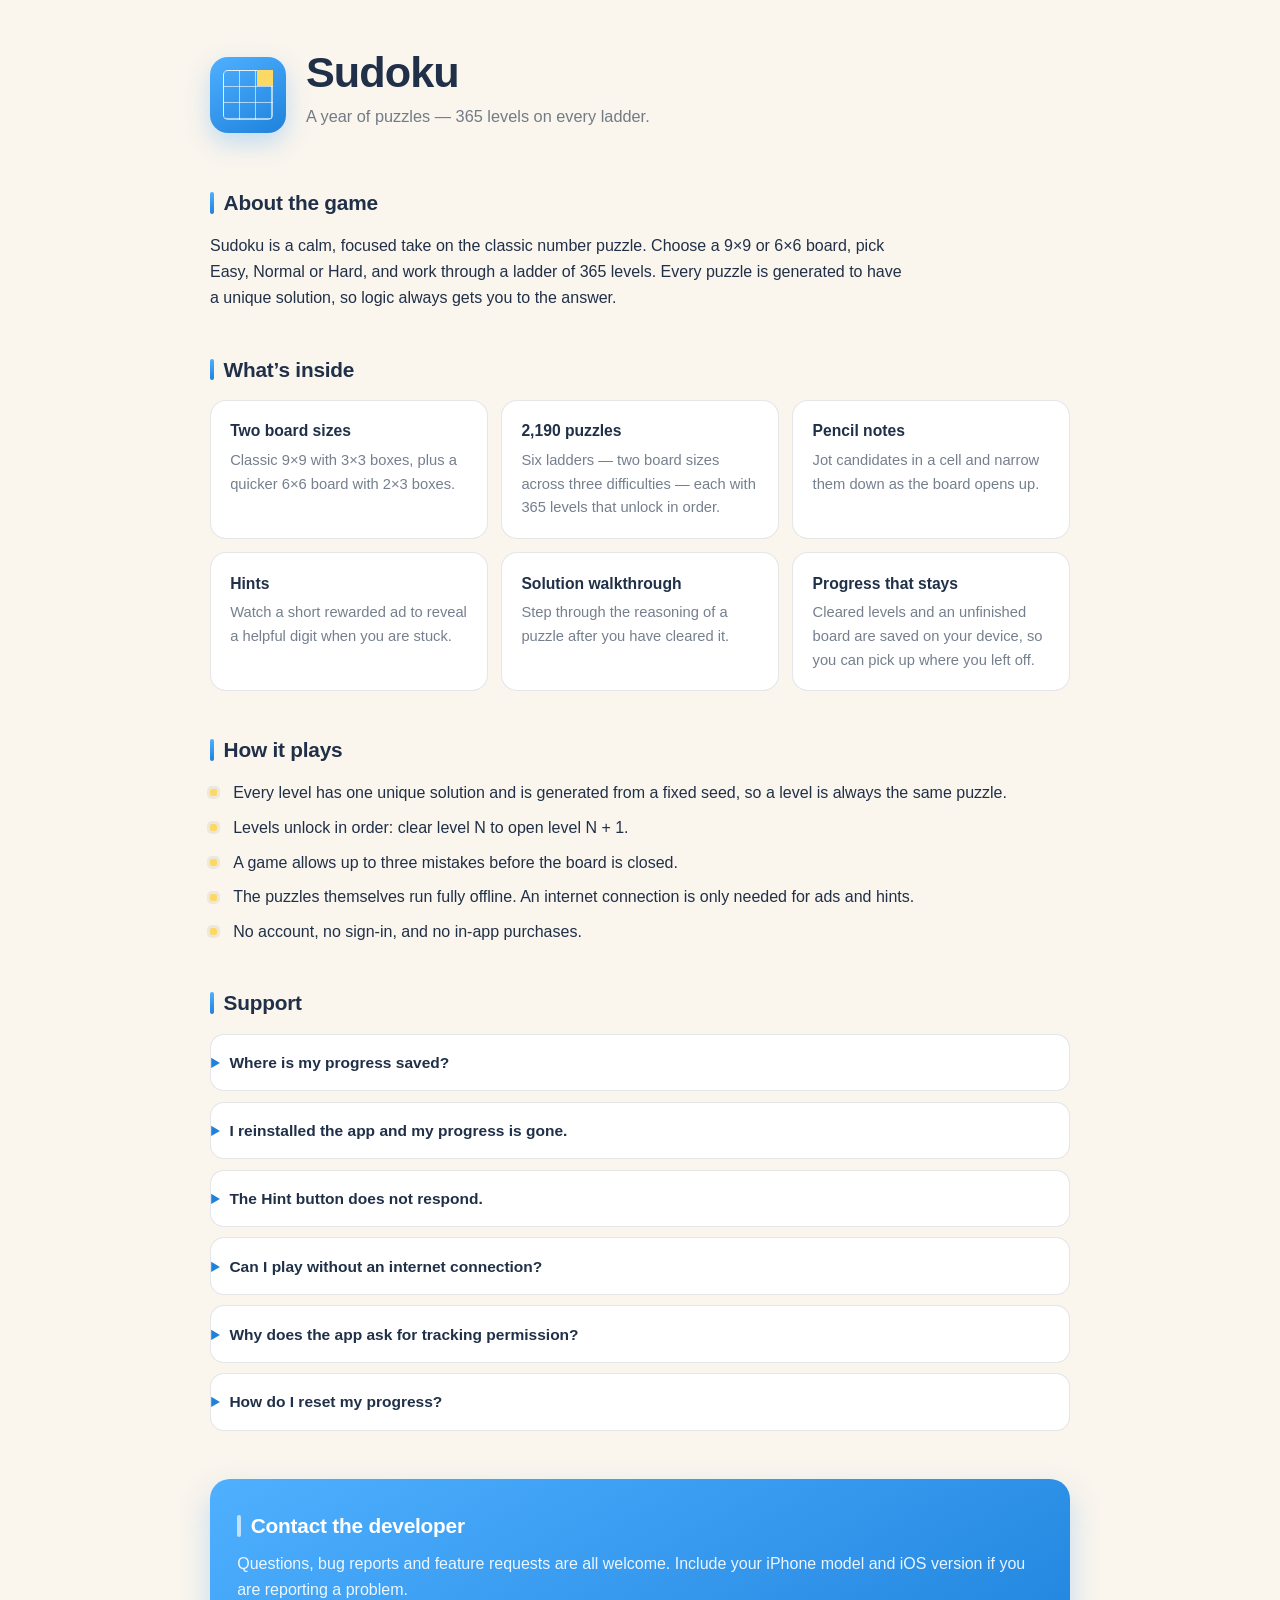
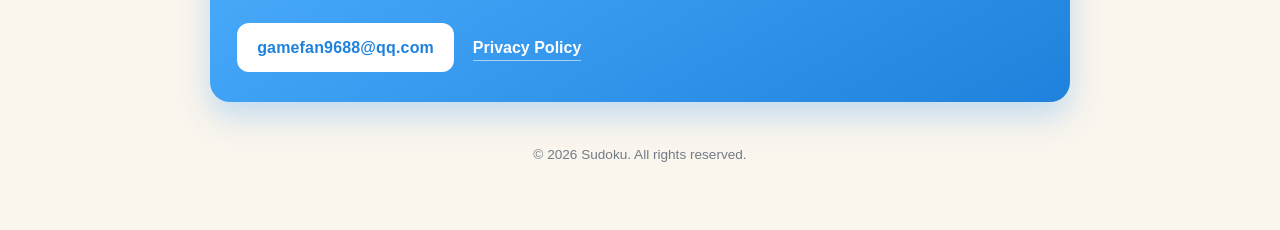
==== sudoku-info.html @ 179a7ecc "Add Sudoku support and privacy pages" ====
<!DOCTYPE html>
<html lang="en">
<head>
    <meta charset="UTF-8">
    <meta name="viewport" content="width=device-width, initial-scale=1.0">
    <meta name="description" content="Sudoku for iOS — 365 levels per ladder across 9x9 and 6x6 boards, with pencil notes, hints and solution walkthroughs. Support and contact information.">
    <title>Sudoku — App Information &amp; Support</title>
    <style>
        :root {
            --bg: #FAF5ED;
            --surface: #FFFFFF;
            --elevated: #EDE7DC;
            --board: #FFFFFF;
            --ink: #203048;
            --muted: rgba(32, 48, 72, 0.62);
            --line: rgba(32, 48, 72, 0.12);
            --accent-top: #4FB0FF;
            --accent-bottom: #1E82DC;
            --accent: #1E82DC;
            --highlight: #FCD864;
            --shadow: rgba(51, 155, 248, 0.28);
        }

        @media (prefers-color-scheme: dark) {
            :root {
                --bg: #161E2C;
                --surface: #1F2836;
                --elevated: #2A3547;
                --board: #212C3E;
                --ink: #EDE7DC;
                --muted: rgba(237, 231, 220, 0.62);
                --line: rgba(237, 231, 220, 0.14);
                --accent-top: #66B9FF;
                --accent-bottom: #2E93F2;
                --accent: #66B9FF;
                --highlight: #F2CE5E;
                --shadow: rgba(0, 0, 0, 0.4);
            }
        }

        * { margin: 0; padding: 0; box-sizing: border-box; }

        body {
            font-family: -apple-system, BlinkMacSystemFont, "SF Pro Text", "Segoe UI", Roboto, "Helvetica Neue", Arial, sans-serif;
            background: var(--bg);
            color: var(--ink);
            line-height: 1.62;
            padding: 3rem 1.25rem 4rem;
            -webkit-font-smoothing: antialiased;
        }

        .wrap { max-width: 860px; margin: 0 auto; }

        .hero {
            display: flex;
            align-items: center;
            gap: 1.25rem;
            margin-bottom: 2.75rem;
        }

        .mark {
            position: relative;
            flex: 0 0 auto;
            width: 76px;
            height: 76px;
            border-radius: 18px;
            background: linear-gradient(150deg, var(--accent-top), var(--accent-bottom));
            box-shadow: 0 10px 24px var(--shadow);
            overflow: hidden;
        }

        .mark::before {
            content: "";
            position: absolute;
            inset: 13px;
            background-image:
                linear-gradient(to right, rgba(255,255,255,0.62) 1px, transparent 1px),
                linear-gradient(to bottom, rgba(255,255,255,0.62) 1px, transparent 1px);
            background-size: 33.333% 33.333%;
            background-position: -1px -1px;
            border: 1px solid rgba(255,255,255,0.62);
            border-radius: 5px;
        }

        .mark::after {
            content: "";
            position: absolute;
            right: 13px;
            top: 13px;
            width: 16.5px;
            height: 16.5px;
            background: var(--highlight);
        }

        h1 {
            font-size: clamp(2rem, 5vw, 2.7rem);
            font-weight: 700;
            letter-spacing: -0.022em;
            line-height: 1.12;
        }

        .tagline { color: var(--muted); margin-top: 0.4rem; font-size: 1.02rem; }

        .section { margin-top: 2.6rem; }

        h2 {
            font-size: 1.3rem;
            font-weight: 650;
            letter-spacing: -0.01em;
            margin-bottom: 0.85rem;
            display: flex;
            align-items: center;
            gap: 0.6rem;
        }

        h2::before {
            content: "";
            width: 4px;
            height: 1.05em;
            border-radius: 2px;
            background: linear-gradient(to bottom, var(--accent-top), var(--accent-bottom));
        }

        .lede { max-width: 44rem; }
        p { margin-bottom: 0.8rem; }

        .grid {
            display: grid;
            grid-template-columns: repeat(auto-fit, minmax(220px, 1fr));
            gap: 0.85rem;
        }

        .card {
            background: var(--surface);
            border: 1px solid var(--line);
            border-radius: 16px;
            padding: 1.1rem 1.2rem;
        }

        .card h3 {
            font-size: 0.98rem;
            font-weight: 650;
            margin-bottom: 0.3rem;
        }

        .card p { color: var(--muted); font-size: 0.92rem; margin-bottom: 0; }

        ul.features { list-style: none; }

        ul.features li {
            position: relative;
            padding-left: 1.45rem;
            margin-bottom: 0.55rem;
        }

        ul.features li::before {
            content: "";
            position: absolute;
            left: 0;
            top: 0.58em;
            width: 7px;
            height: 7px;
            border-radius: 2px;
            background: var(--highlight);
            box-shadow: 0 0 0 3px var(--elevated);
        }

        details {
            background: var(--surface);
            border: 1px solid var(--line);
            border-radius: 14px;
            padding: 0.95rem 1.15rem;
            margin-bottom: 0.65rem;
        }

        details[open] { background: var(--surface); }

        summary {
            cursor: pointer;
            font-weight: 600;
            font-size: 0.97rem;
            list-style-position: outside;
        }

        summary::marker { color: var(--accent); }

        details p {
            margin: 0.65rem 0 0;
            color: var(--muted);
            font-size: 0.94rem;
        }

        .contact {
            margin-top: 3rem;
            padding: 1.9rem 1.7rem;
            border-radius: 20px;
            background: linear-gradient(150deg, var(--accent-top), var(--accent-bottom));
            box-shadow: 0 14px 30px var(--shadow);
            color: #FFFFFF;
        }

        .contact h2 { color: #FFFFFF; margin-bottom: 0.5rem; }

        .contact h2::before { background: rgba(255,255,255,0.65); }

        .contact p { color: rgba(255,255,255,0.9); margin-bottom: 0.4rem; }

        .mail {
            display: inline-block;
            margin-top: 0.9rem;
            padding: 0.7rem 1.25rem;
            border-radius: 12px;
            background: #FFFFFF;
            color: var(--accent-bottom);
            font-weight: 650;
            text-decoration: none;
            letter-spacing: 0.01em;
        }

        .mail:hover { background: var(--board); }

        .contact .privacy-link {
            display: inline-block;
            margin-top: 0.95rem;
            margin-left: 0.9rem;
            color: #FFFFFF;
            text-decoration: none;
            font-weight: 550;
            border-bottom: 1px solid rgba(255,255,255,0.55);
        }

        .contact .privacy-link:hover { border-bottom-color: #FFFFFF; }

        footer {
            margin-top: 2.6rem;
            text-align: center;
            color: var(--muted);
            font-size: 0.85rem;
        }

        @media (max-width: 560px) {
            body { padding: 2rem 1rem 3rem; }
            .hero { gap: 1rem; }
            .mark { width: 62px; height: 62px; border-radius: 15px; }
            .mark::before { inset: 11px; }
            .mark::after { right: 11px; top: 11px; width: 13.5px; height: 13.5px; }
            .contact { padding: 1.5rem 1.25rem; }
            .contact .privacy-link { display: block; margin-left: 0; margin-top: 0.75rem; }
        }
    </style>
</head>
<body>
    <main class="wrap">
        <header class="hero">
            <div class="mark" aria-hidden="true"></div>
            <div>
                <h1>Sudoku</h1>
                <p class="tagline">A year of puzzles — 365 levels on every ladder.</p>
            </div>
        </header>

        <section class="section">
            <h2>About the game</h2>
            <p class="lede">Sudoku is a calm, focused take on the classic number puzzle. Choose a 9&times;9 or 6&times;6 board, pick Easy, Normal or Hard, and work through a ladder of 365 levels. Every puzzle is generated to have a unique solution, so logic always gets you to the answer.</p>
        </section>

        <section class="section">
            <h2>What&rsquo;s inside</h2>
            <div class="grid">
                <div class="card">
                    <h3>Two board sizes</h3>
                    <p>Classic 9&times;9 with 3&times;3 boxes, plus a quicker 6&times;6 board with 2&times;3 boxes.</p>
                </div>
                <div class="card">
                    <h3>2,190 puzzles</h3>
                    <p>Six ladders — two board sizes across three difficulties — each with 365 levels that unlock in order.</p>
                </div>
                <div class="card">
                    <h3>Pencil notes</h3>
                    <p>Jot candidates in a cell and narrow them down as the board opens up.</p>
                </div>
                <div class="card">
                    <h3>Hints</h3>
                    <p>Watch a short rewarded ad to reveal a helpful digit when you are stuck.</p>
                </div>
                <div class="card">
                    <h3>Solution walkthrough</h3>
                    <p>Step through the reasoning of a puzzle after you have cleared it.</p>
                </div>
                <div class="card">
                    <h3>Progress that stays</h3>
                    <p>Cleared levels and an unfinished board are saved on your device, so you can pick up where you left off.</p>
                </div>
            </div>
        </section>

        <section class="section">
            <h2>How it plays</h2>
            <ul class="features">
                <li>Every level has one unique solution and is generated from a fixed seed, so a level is always the same puzzle.</li>
                <li>Levels unlock in order: clear level N to open level N + 1.</li>
                <li>A game allows up to three mistakes before the board is closed.</li>
                <li>The puzzles themselves run fully offline. An internet connection is only needed for ads and hints.</li>
                <li>No account, no sign-in, and no in-app purchases.</li>
            </ul>
        </section>

        <section class="section">
            <h2>Support</h2>
            <details>
                <summary>Where is my progress saved?</summary>
                <p>Cleared levels, the current unfinished puzzle and your settings are stored locally on your iPhone. Nothing is uploaded, and there is no account to sign in to.</p>
            </details>
            <details>
                <summary>I reinstalled the app and my progress is gone.</summary>
                <p>Progress lives only on the device. Deleting the app also deletes its saved data, and reinstalling starts fresh. There is no cloud backup for progress at the moment.</p>
            </details>
            <details>
                <summary>The Hint button does not respond.</summary>
                <p>Hints are earned by watching a rewarded ad, so they need a working internet connection and an available ad. If no ad can be loaded, the button stays inactive — try again later or continue with pencil notes.</p>
            </details>
            <details>
                <summary>Can I play without an internet connection?</summary>
                <p>Yes. Puzzle generation and play are fully offline. Only ads, and therefore hints, require a connection.</p>
            </details>
            <details>
                <summary>Why does the app ask for tracking permission?</summary>
                <p>The game shows ads through Google AdMob. iOS may ask whether the app can track you across other companies&rsquo; apps and websites for advertising. Declining is fine — the game still works and ads are simply less personalized. You can change the choice later in Settings &rarr; Privacy &amp; Security &rarr; Tracking.</p>
            </details>
            <details>
                <summary>How do I reset my progress?</summary>
                <p>Deleting and reinstalling the app clears all locally stored progress. There is currently no in-app reset button.</p>
            </details>
        </section>

        <section class="contact">
            <h2>Contact the developer</h2>
            <p>Questions, bug reports and feature requests are all welcome. Include your iPhone model and iOS version if you are reporting a problem.</p>
            <a class="mail" href="mailto:gamefan9688@qq.com?subject=Sudoku%20Support">gamefan9688@qq.com</a>
            <a class="privacy-link" href="sudoku-privacy.html">Privacy Policy</a>
        </section>

        <footer>
            &copy; 2026 Sudoku. All rights reserved.
        </footer>
    </main>
</body>
</html>
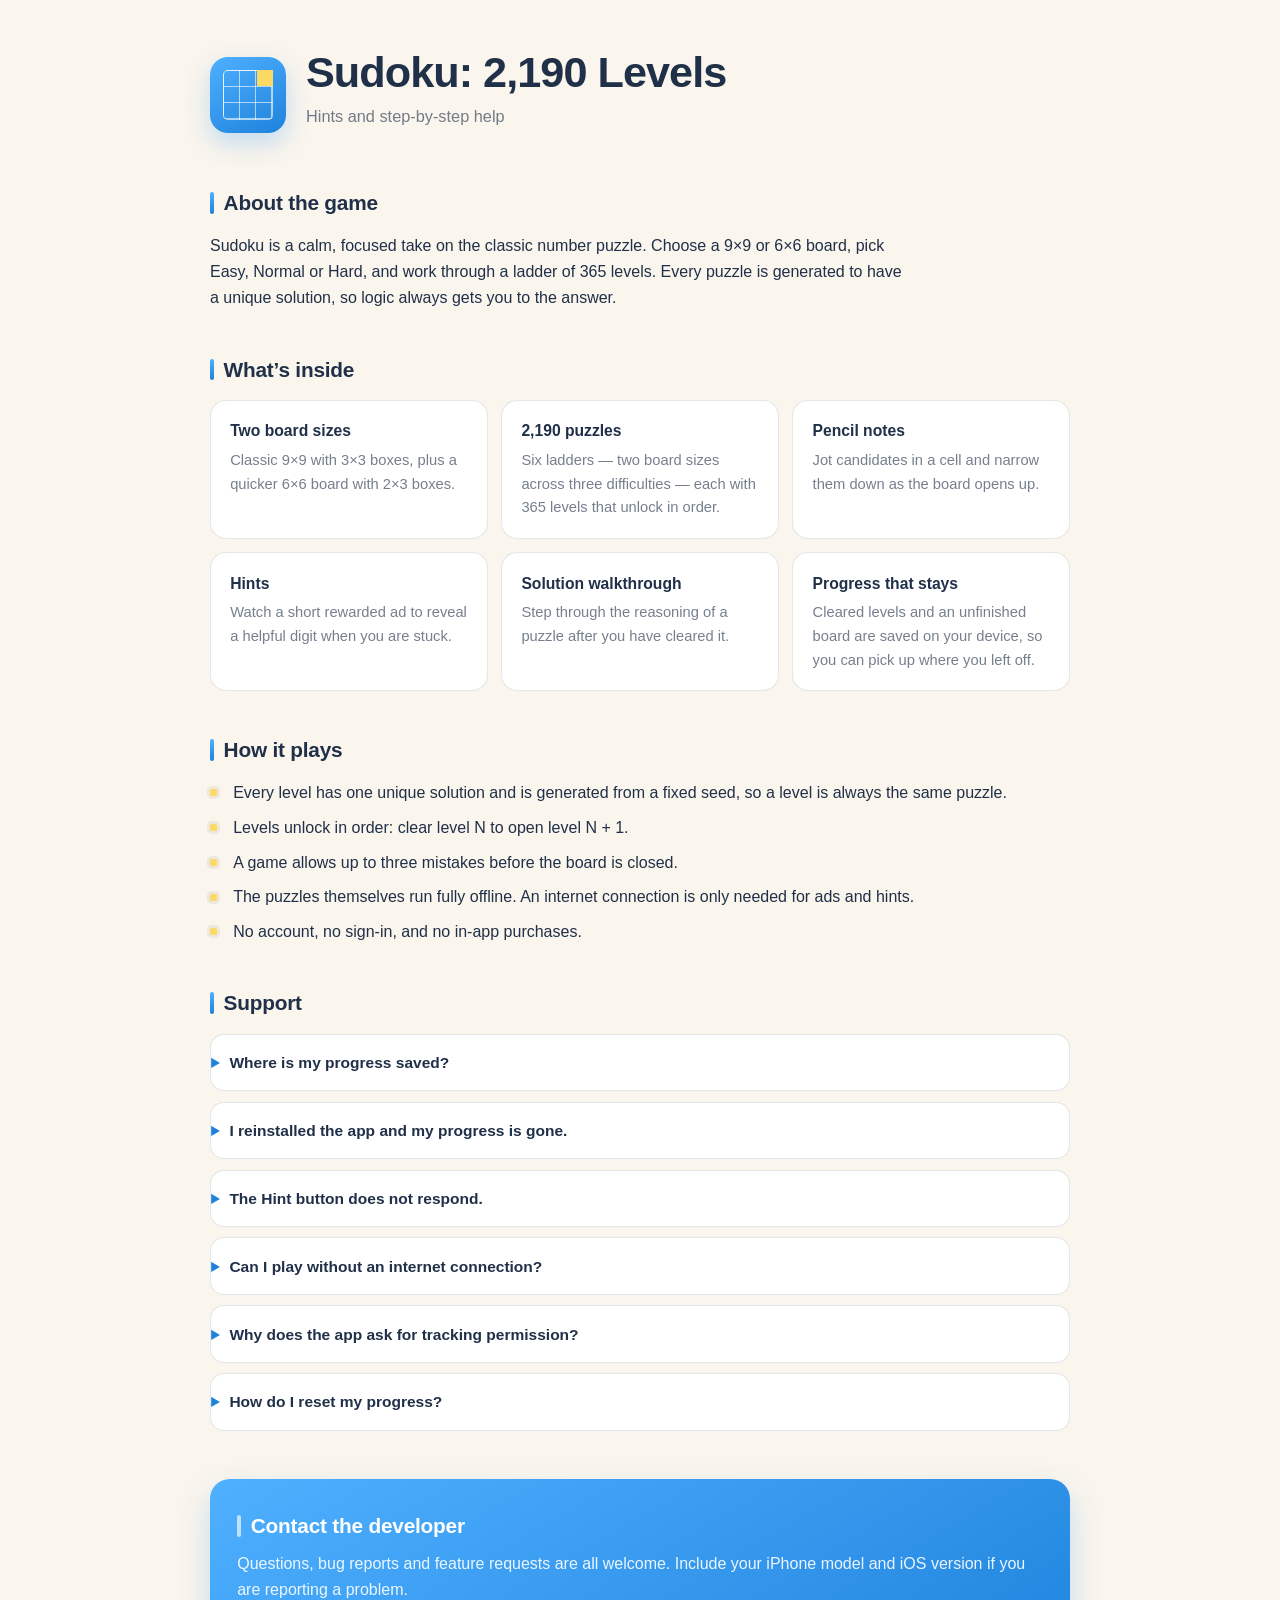
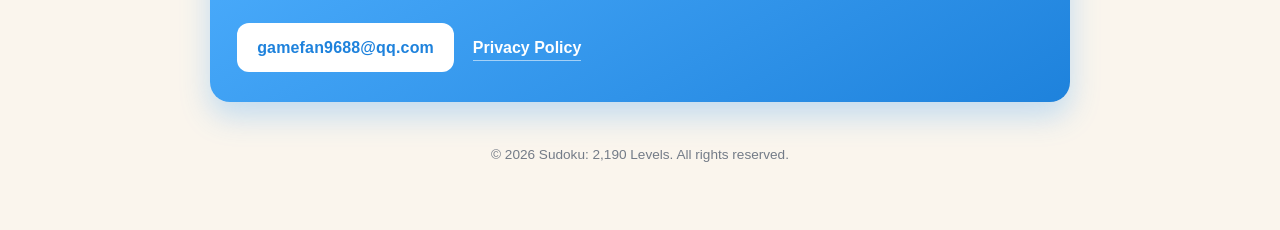
==== commit 60265f2f: "Sync App Store title and subtitle into Sudoku pages" ====
--- a/sudoku-info.html
+++ b/sudoku-info.html
@@ -3,8 +3,8 @@
 <head>
     <meta charset="UTF-8">
     <meta name="viewport" content="width=device-width, initial-scale=1.0">
-    <meta name="description" content="Sudoku for iOS — 365 levels per ladder across 9x9 and 6x6 boards, with pencil notes, hints and solution walkthroughs. Support and contact information.">
-    <title>Sudoku — App Information &amp; Support</title>
+    <meta name="description" content="Sudoku: 2,190 Levels for iOS — hints and step-by-step help across 9x9 and 6x6 boards. Support and contact information.">
+    <title>Sudoku: 2,190 Levels — App Information &amp; Support</title>
     <style>
         :root {
             --bg: #FAF5ED;
@@ -254,8 +254,8 @@
         <header class="hero">
             <div class="mark" aria-hidden="true"></div>
             <div>
-                <h1>Sudoku</h1>
-                <p class="tagline">A year of puzzles — 365 levels on every ladder.</p>
+                <h1>Sudoku: 2,190 Levels</h1>
+                <p class="tagline">Hints and step-by-step help</p>
             </div>
         </header>
 
@@ -341,7 +341,7 @@
         </section>
 
         <footer>
-            &copy; 2026 Sudoku. All rights reserved.
+            &copy; 2026 Sudoku: 2,190 Levels. All rights reserved.
         </footer>
     </main>
 </body>
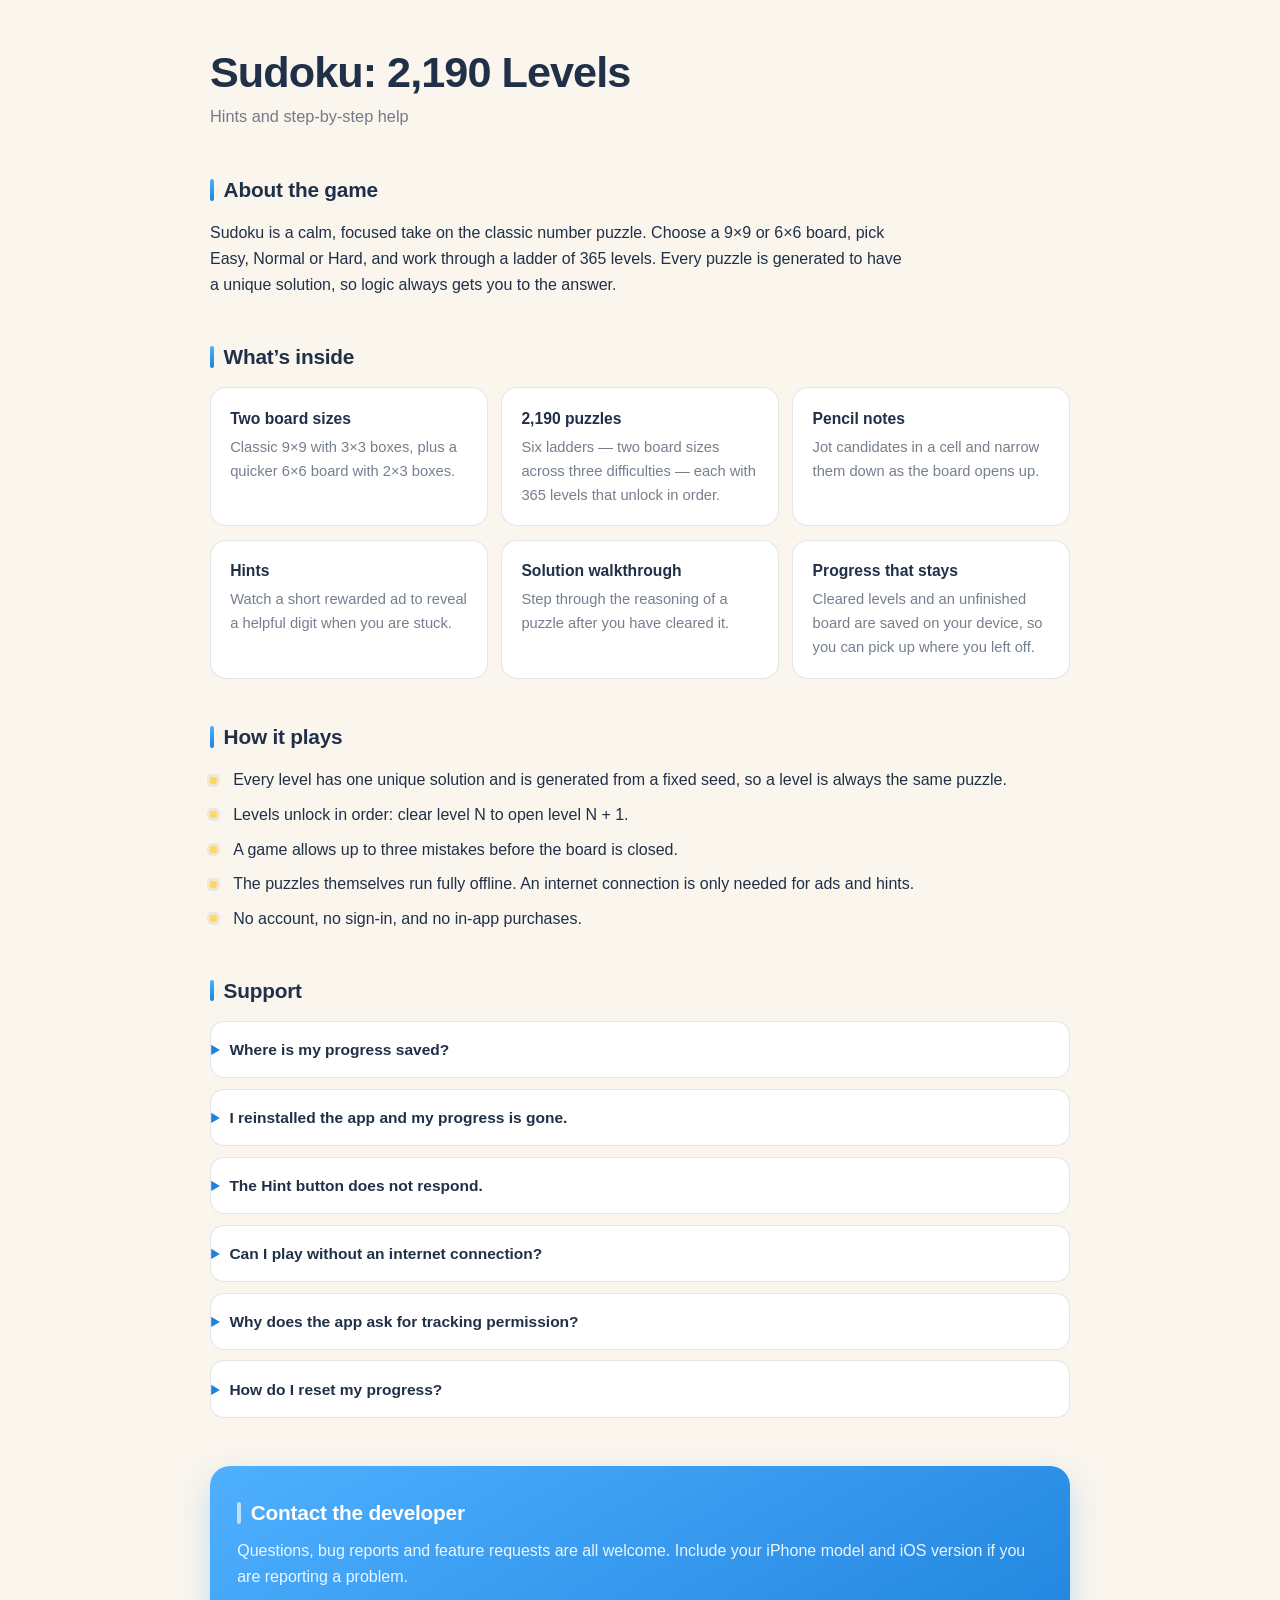
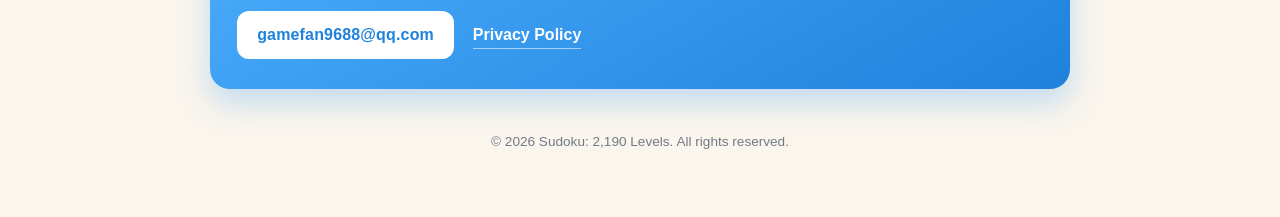
==== commit 76dc0a81: "Remove icon from Sudoku support page header" ====
--- a/sudoku-info.html
+++ b/sudoku-info.html
@@ -52,44 +52,7 @@
         .wrap { max-width: 860px; margin: 0 auto; }
 
         .hero {
-            display: flex;
-            align-items: center;
-            gap: 1.25rem;
             margin-bottom: 2.75rem;
-        }
-
-        .mark {
-            position: relative;
-            flex: 0 0 auto;
-            width: 76px;
-            height: 76px;
-            border-radius: 18px;
-            background: linear-gradient(150deg, var(--accent-top), var(--accent-bottom));
-            box-shadow: 0 10px 24px var(--shadow);
-            overflow: hidden;
-        }
-
-        .mark::before {
-            content: "";
-            position: absolute;
-            inset: 13px;
-            background-image:
-                linear-gradient(to right, rgba(255,255,255,0.62) 1px, transparent 1px),
-                linear-gradient(to bottom, rgba(255,255,255,0.62) 1px, transparent 1px);
-            background-size: 33.333% 33.333%;
-            background-position: -1px -1px;
-            border: 1px solid rgba(255,255,255,0.62);
-            border-radius: 5px;
-        }
-
-        .mark::after {
-            content: "";
-            position: absolute;
-            right: 13px;
-            top: 13px;
-            width: 16.5px;
-            height: 16.5px;
-            background: var(--highlight);
         }
 
         h1 {
@@ -240,10 +203,6 @@
 
         @media (max-width: 560px) {
             body { padding: 2rem 1rem 3rem; }
-            .hero { gap: 1rem; }
-            .mark { width: 62px; height: 62px; border-radius: 15px; }
-            .mark::before { inset: 11px; }
-            .mark::after { right: 11px; top: 11px; width: 13.5px; height: 13.5px; }
             .contact { padding: 1.5rem 1.25rem; }
             .contact .privacy-link { display: block; margin-left: 0; margin-top: 0.75rem; }
         }
@@ -252,11 +211,8 @@
 <body>
     <main class="wrap">
         <header class="hero">
-            <div class="mark" aria-hidden="true"></div>
-            <div>
-                <h1>Sudoku: 2,190 Levels</h1>
-                <p class="tagline">Hints and step-by-step help</p>
-            </div>
+            <h1>Sudoku: 2,190 Levels</h1>
+            <p class="tagline">Hints and step-by-step help</p>
         </header>
 
         <section class="section">
